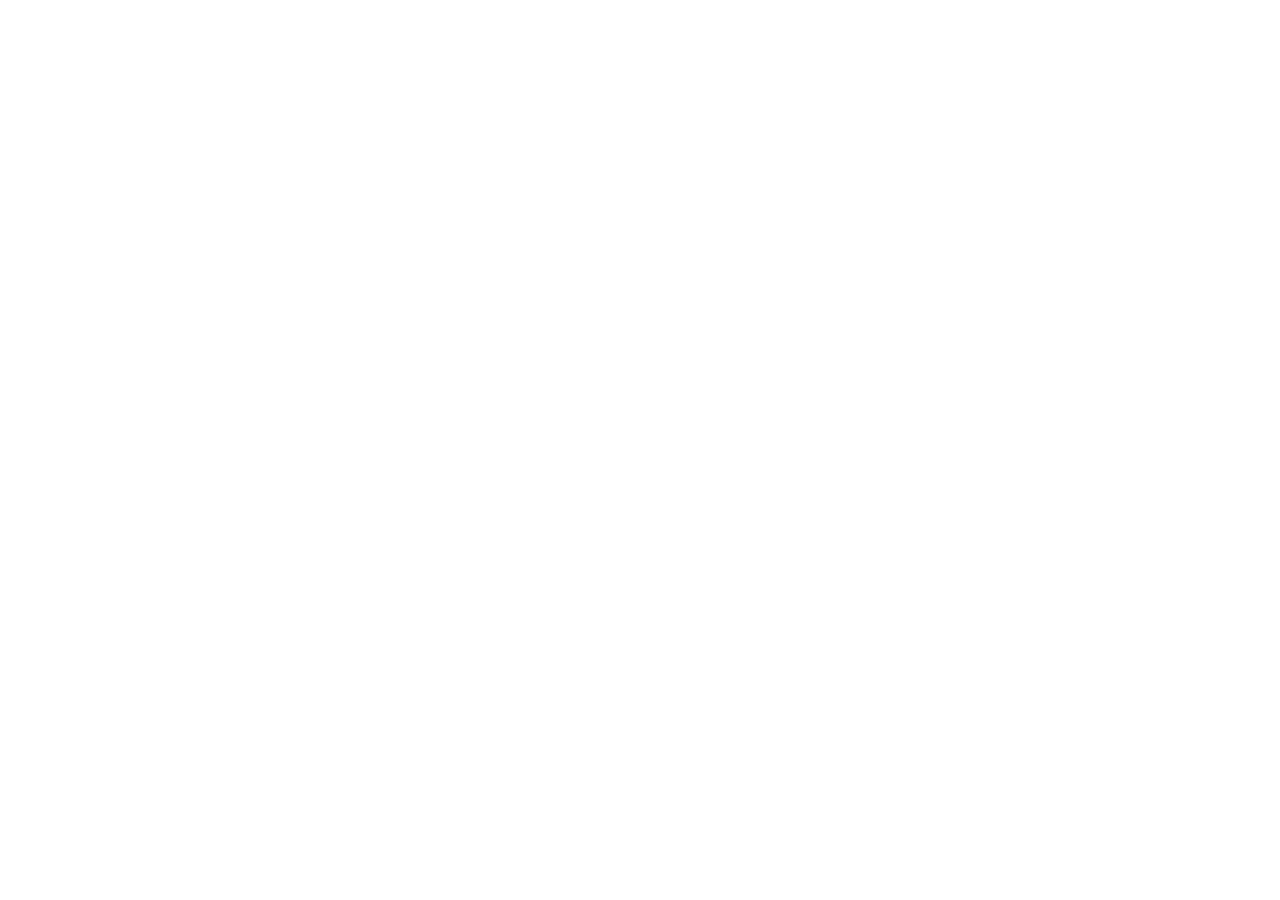
==== index.html @ a8f97e01 "forms" ====
<!DOCTYPE html>
<html lang="RU-ru">
<head>
    <meta charset="UTF-8">
    <meta name="viewport" content="width=device-width, initial-scale=1.0">
    <link rel="preconnect" href="https://fonts.googleapis.com">
<link rel="preconnect" href="https://fonts.gstatic.com" crossorigin>
<link href="https://fonts.googleapis.com/css2?family=Poppins:ital,wght@0,100;0,200;0,300;0,400;0,500;0,600;0,700;0,800;0,900;1,100;1,200;1,300;1,400;1,500;1,600;1,700;1,800;1,900&display=swap" rel="stylesheet">
    <title>Document</title>
</head>
<body>
    <main>
        <section>
            <form action="/api/login" 
        </section>
    </main>
</body>
</html>
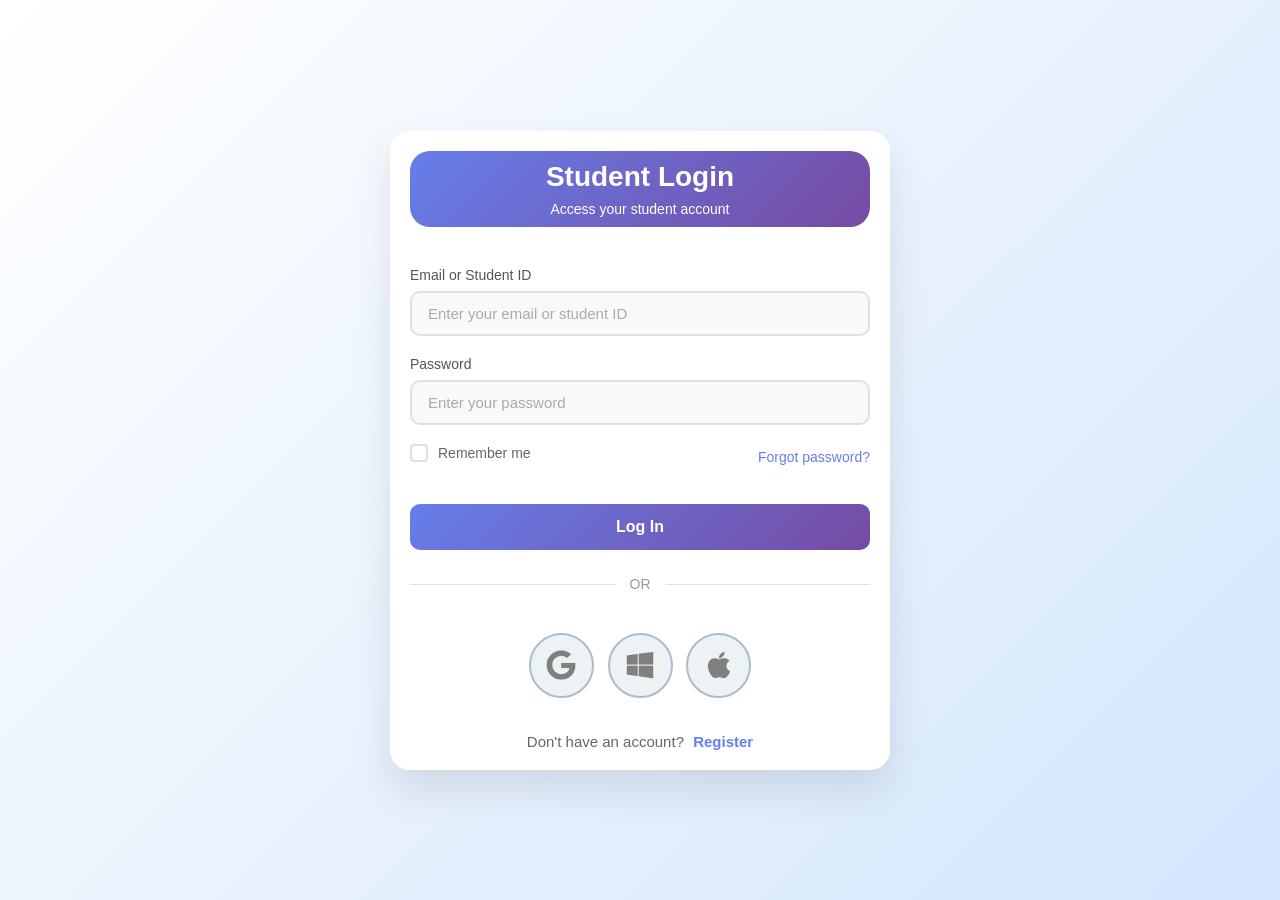
==== commit 392e5bbd: "forms" ====
--- a/index.html
+++ b/index.html
@@ -1,18 +1,78 @@
 <!DOCTYPE html>
-<html lang="RU-ru">
+<html lang="ru">
 <head>
     <meta charset="UTF-8">
     <meta name="viewport" content="width=device-width, initial-scale=1.0">
-    <link rel="preconnect" href="https://fonts.googleapis.com">
-<link rel="preconnect" href="https://fonts.gstatic.com" crossorigin>
-<link href="https://fonts.googleapis.com/css2?family=Poppins:ital,wght@0,100;0,200;0,300;0,400;0,500;0,600;0,700;0,800;0,900;1,100;1,200;1,300;1,400;1,500;1,600;1,700;1,800;1,900&display=swap" rel="stylesheet">
-    <title>Document</title>
+    <title>Вход в систему - Student Portal</title>
+    <link rel="stylesheet" href="styles.css">
 </head>
 <body>
-    <main>
+    <div class="container">
+        <div class="login-card">
+            <div class="header">
+                <h1>Student Login</h1>
+                <p class="subtitle">Access your student account</p>
+            </div>
+            
+            <form class="login-form">
+                <div class="form-group">
+                    <label for="email">Email or Student ID</label>
+                    <input type="text" id="email" name="email" placeholder="Enter your email or student ID" required>
+                </div>
+                
+                <div class="form-group">
+                    <label for="password">Password</label>
+                    <input type="password" id="password" name="password" placeholder="Enter your password" required>
+                </div>
+                
+                <div class="form-options">
+                    <label class="checkbox-container">
+                        <input type="checkbox" name="remember">
+                        <span class="checkmark"></span>
+                        Remember me
+                    </label>
+                    <a href="#" class="forgot-link">Forgot password?</a>
+                </div>
+                
+                <button type="submit" class="login-btn">Log In</button>
+            </form>
+            
+            <div class="divider">
+                <span>OR</span>
+            </div>
+
         <section>
-            <form action="/api/login" 
+            <div class="icons">
+                <div class="icon">
+                    <svg stroke="currentColor" fill="gray" viewBox="0 0 488 512" height="30px"
+                        width="30px" xmlns="http://www.w3.org/2000/svg">
+                        <path
+                            d="M488 261.8C488 403.3 391.1 504 248 504 110.8 504 0 393.2 0 256S110.8 8 248 8c66.8 0 123 24.5 166.3 64.9l-67.5 64.9C258.5 52.6 94.3 116.6 94.3 256c0 86.5 69.1 156.6 153.7 156.6 98.2 0 135-70.4 140.8-106.9H248v-85.3h236.1c2.3 12.7 3.9 24.9 3.9 41.4z">
+                        </path>
+                    </svg>
+                </div>
+                <div class="icon">
+                    <svg stroke="currentColor" fill="gray" viewBox="0 0 448 512" height="30px"
+                        width="30px" xmlns="http://www.w3.org/2000/svg">
+                        <path
+                            d="M0 93.7l183.6-25.3v177.4H0V93.7zm0 324.6l183.6 25.3V268.4H0v149.9zm203.8 28L448 480V268.4H203.8v177.9zm0-380.6v180.1H448V32L203.8 65.7z">
+                        </path>
+                    </svg>
+                </div>
+                <div class="icon">
+                    <svg stroke="currentColor" fill="gray" viewBox="0 0 384 512" height="30px"
+                        width="30px" xmlns="http://www.w3.org/2000/svg">
+                        <path
+                            d="M318.7 268.7c-.2-36.7 16.4-64.4 50-84.8-18.8-26.9-47.2-41.7-84.7-44.6-35.5-2.8-74.3 20.7-88.5 20.7-15 0-49.4-19.7-76.4-19.7C63.3 141.2 4 184.8 4 273.5q0 39.3 14.4 81.2c12.8 36.7 59 126.7 107.2 125.2 25.2-.6 43-17.9 75.8-17.9 31.8 0 48.3 17.9 76.4 17.9 48.6-.7 90.4-82.5 102.6-119.3-65.2-30.7-61.7-90-61.7-91.9zm-56.6-164.2c27.3-32.4 24.8-61.9 24-72.5-24.1 1.4-52 16.4-67.9 34.9-17.5 19.8-27.8 44.3-25.6 71.9 26.1 2 49.9-11.4 69.5-34.3z">
+                        </path>
+                    </svg>
+                </div> 
+            </div>
         </section>
-    </main>
+            <div class="register-link">
+                <p>Don't have an account? <a href="register.html">Register</a></p>
+            </div>
+        </div>
+    </div>
 </body>
 </html>
--- a/styles.css
+++ b/styles.css
@@ -0,0 +1,258 @@
+* {
+    margin: 0;
+    padding: 0;
+    box-sizing: border-box;
+    font-family: Poppins, Arial, sans-serif;
+}
+
+body {
+    display: flex;
+    align-items: center;
+    justify-content: center;
+    background: linear-gradient(135deg, #ffffff 0%, #d3e6fc 100%);
+    min-height: 100vh;
+    padding: 20px;
+}
+
+.container {
+    width: 100%;
+    height: 100%;
+    max-width: 500px;
+    max-height: 800px;
+    margin: 0 auto;
+}
+
+.login-card, .register-card {
+    background: white;
+    border-radius: 20px;
+    box-shadow: 0 20px 40px rgba(0, 0, 0, 0.1);
+    padding: 20px;
+    width: 100%;
+}
+
+.header {
+    text-align: center;
+    margin-bottom: 40px;
+    background: linear-gradient(135deg, #667eea 0%, #764ba2 100%);
+    border-radius: 20px;
+    padding: 10px;
+}
+
+h1 {
+    font-size: 28px;
+    font-weight: 700;
+    color: #ffffff;
+    margin-bottom: 8px;
+}
+
+.subtitle {
+    color: #ffffff;
+    font-size: 14px;
+}
+
+.form-group {
+    margin-bottom: 20px;
+}
+
+.form-row {
+    display: flex;
+    gap: 15px;
+    margin-bottom: 20px;
+}
+
+.form-group.half {
+    flex: 1;
+    margin-bottom: 0;
+}
+
+label {
+    display: block;
+    margin-bottom: 8px;
+    font-weight: 500;
+    color: #555;
+    font-size: 14px;
+}
+
+input, select {
+    width: 100%;
+    padding: 12px 16px;
+    border: 2px solid #e0e0e0;
+    border-radius: 10px;
+    font-size: 15px;
+    transition: all 0.3s ease;
+    background: #f8f9fa;
+}
+
+input:focus, select:focus {
+    outline: none;
+    border-color: #667eea;
+    background: white;
+    box-shadow: 0 0 0 3px rgba(102, 126, 234, 0.1);
+}
+
+input::placeholder {
+    color: #aaa;
+}
+
+.checkbox-container {
+    display: flex;
+    align-items: center;
+    position: relative;
+    padding-left: 28px;
+    cursor: pointer;
+    font-size: 14px;
+    color: #666;
+    user-select: none;
+}
+
+.checkbox-container input {
+    position: absolute;
+    opacity: 0;
+    cursor: pointer;
+    height: 0;
+    width: 0;
+}
+
+.checkmark {
+    position: absolute;
+    left: 0;
+    height: 18px;
+    width: 18px;
+    background-color: #fff;
+    border: 2px solid #e0e0e0;
+    border-radius: 4px;
+    transition: all 0.3s ease;
+}
+
+.checkbox-container:hover input ~ .checkmark {
+    border-color: #667eea;
+}
+
+.checkbox-container input:checked ~ .checkmark {
+    background-color: #667eea;
+    border-color: #667eea;
+}
+
+.checkmark:after {
+    content: "";
+    position: absolute;
+    display: none;
+}
+
+.checkbox-container input:checked ~ .checkmark:after {
+    display: block;
+}
+
+.checkbox-container .checkmark:after {
+    left: 5px;
+    top: 1px;
+    width: 4px;
+    height: 8px;
+    border: solid white;
+    border-width: 0 2px 2px 0;
+    transform: rotate(45deg);
+}
+
+.form-options {
+    display: flex;
+    justify-content: space-between;
+    align-items: center;
+    margin-bottom: 25px;
+}
+
+.forgot-link {
+    color: #667eea;
+    text-decoration: none;
+    font-size: 14px;
+    font-weight: 500;
+    transition: color 0.3s ease;
+}
+
+.forgot-link:hover {
+    color: #5a67d8;
+    text-decoration: underline;
+}
+
+.login-btn, .register-btn {
+    width: 100%;
+    padding: 14px;
+    background: linear-gradient(135deg, #667eea 0%, #764ba2 100%);
+    color: white;
+    border: none;
+    border-radius: 10px;
+    font-size: 16px;
+    font-weight: 600;
+    cursor: pointer;
+    transition: all 0.3s ease;
+    margin-top: 10px;
+}
+
+.login-btn:hover, .register-btn:hover {
+    background: #5a67d8;
+    transform: translateY(-2px);
+    box-shadow: 0 10px 20px rgba(102, 126, 234, 0.2);
+}
+
+.login-btn:active, .register-btn:active {
+    transform: translateY(0);
+}
+
+.divider {
+    text-align: center;
+    margin: 25px 0;
+    position: relative;
+}
+
+.divider::before {
+    content: '';
+    position: absolute;
+    top: 50%;
+    left: 0;
+    right: 0;
+    height: 1px;
+    background: #e0e0e0;
+    z-index: 1;
+}
+
+.divider span {
+    background: white;
+    padding: 0 15px;
+    color: #999;
+    font-size: 14px;
+    position: relative;
+    z-index: 2;
+}
+
+.icon {
+    display: flex;
+    border-radius: 100%;
+    width: 65px;
+    height: 65px;
+    background-color: rgb(237, 242, 245);
+    justify-content: center;
+    align-items: center;
+    border: rgb(171, 189, 201) solid 2px;
+}
+
+.icons {
+    display: flex;
+    justify-content: center;
+    align-items: center;
+    padding: 15px 0px;
+    gap: 3%;
+}
+
+.register-link, .login-link {
+    text-align: center;
+    margin-top: 20px;
+    color: #666;
+    font-size: 15px;
+}
+
+.register-link a, .login-link a {
+    color: #667eea;
+    text-decoration: none;
+    font-weight: 600;
+    margin-left: 5px;
+    transition: color 0.3s ease;
+}
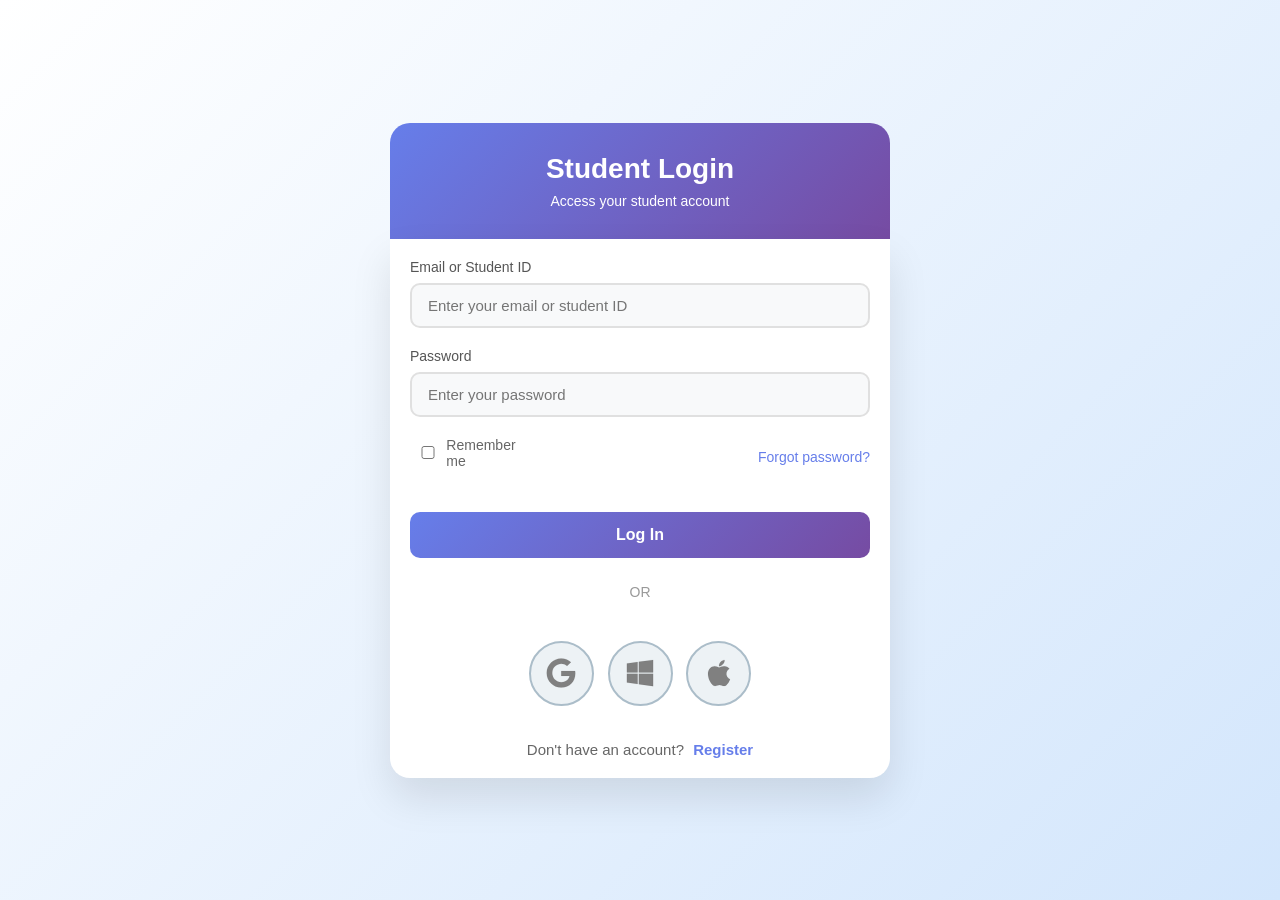
==== commit 4cf3345a: "forms" ====
--- a/index.html
+++ b/index.html
@@ -8,12 +8,11 @@
 </head>
 <body>
     <div class="container">
+        <div class="header">
+            <h1>Student Login</h1>
+            <p class="subtitle">Access your student account</p>
+        </div>
         <div class="login-card">
-            <div class="header">
-                <h1>Student Login</h1>
-                <p class="subtitle">Access your student account</p>
-            </div>
-            
             <form class="login-form">
                 <div class="form-group">
                     <label for="email">Email or Student ID</label>
@@ -28,8 +27,7 @@
                 <div class="form-options">
                     <label class="checkbox-container">
                         <input type="checkbox" name="remember">
-                        <span class="checkmark"></span>
-                        Remember me
+                        <span class="checkmark">Remember me</span>
                     </label>
                     <a href="#" class="forgot-link">Forgot password?</a>
                 </div>
--- a/styles.css
+++ b/styles.css
@@ -2,7 +2,7 @@
     margin: 0;
     padding: 0;
     box-sizing: border-box;
-    font-family: Poppins, Arial, sans-serif;
+    font-family: 'Poppins', Arial, sans-serif;
 }
 
 body {
@@ -24,7 +24,8 @@
 
 .login-card, .register-card {
     background: white;
-    border-radius: 20px;
+    border-bottom-left-radius: 20px;
+    border-bottom-right-radius: 20px;
     box-shadow: 0 20px 40px rgba(0, 0, 0, 0.1);
     padding: 20px;
     width: 100%;
@@ -32,10 +33,10 @@
 
 .header {
     text-align: center;
-    margin-bottom: 40px;
     background: linear-gradient(135deg, #667eea 0%, #764ba2 100%);
-    border-radius: 20px;
-    padding: 10px;
+    border-top-left-radius: 20px;
+    border-top-right-radius: 20px;
+    padding: 30px;
 }
 
 h1 {
@@ -83,74 +84,22 @@
     background: #f8f9fa;
 }
 
-input:focus, select:focus {
-    outline: none;
-    border-color: #667eea;
-    background: white;
-    box-shadow: 0 0 0 3px rgba(102, 126, 234, 0.1);
-}
-
-input::placeholder {
-    color: #aaa;
-}
-
 .checkbox-container {
     display: flex;
     align-items: center;
     position: relative;
-    padding-left: 28px;
     cursor: pointer;
     font-size: 14px;
     color: #666;
     user-select: none;
 }
 
-.checkbox-container input {
-    position: absolute;
-    opacity: 0;
-    cursor: pointer;
-    height: 0;
-    width: 0;
-}
-
-.checkmark {
-    position: absolute;
-    left: 0;
-    height: 18px;
-    width: 18px;
-    background-color: #fff;
-    border: 2px solid #e0e0e0;
-    border-radius: 4px;
-    transition: all 0.3s ease;
-}
-
-.checkbox-container:hover input ~ .checkmark {
-    border-color: #667eea;
-}
-
-.checkbox-container input:checked ~ .checkmark {
-    background-color: #667eea;
-    border-color: #667eea;
-}
-
-.checkmark:after {
-    content: "";
-    position: absolute;
-    display: none;
-}
-
-.checkbox-container input:checked ~ .checkmark:after {
-    display: block;
-}
-
-.checkbox-container .checkmark:after {
-    left: 5px;
-    top: 1px;
-    width: 4px;
-    height: 8px;
-    border: solid white;
-    border-width: 0 2px 2px 0;
-    transform: rotate(45deg);
+.checkbox-container a {
+    color: #667eea;
+    text-decoration: none;
+    font-weight: 600;
+    margin-left: 5px;
+    transition: color 0.3s ease;
 }
 
 .form-options {
@@ -168,11 +117,6 @@
     transition: color 0.3s ease;
 }
 
-.forgot-link:hover {
-    color: #5a67d8;
-    text-decoration: underline;
-}
-
 .login-btn, .register-btn {
     width: 100%;
     padding: 14px;
@@ -182,36 +126,19 @@
     border-radius: 10px;
     font-size: 16px;
     font-weight: 600;
-    cursor: pointer;
     transition: all 0.3s ease;
     margin-top: 10px;
 }
 
 .login-btn:hover, .register-btn:hover {
-    background: #5a67d8;
     transform: translateY(-2px);
     box-shadow: 0 10px 20px rgba(102, 126, 234, 0.2);
-}
-
-.login-btn:active, .register-btn:active {
-    transform: translateY(0);
 }
 
 .divider {
     text-align: center;
     margin: 25px 0;
     position: relative;
-}
-
-.divider::before {
-    content: '';
-    position: absolute;
-    top: 50%;
-    left: 0;
-    right: 0;
-    height: 1px;
-    background: #e0e0e0;
-    z-index: 1;
 }
 
 .divider span {
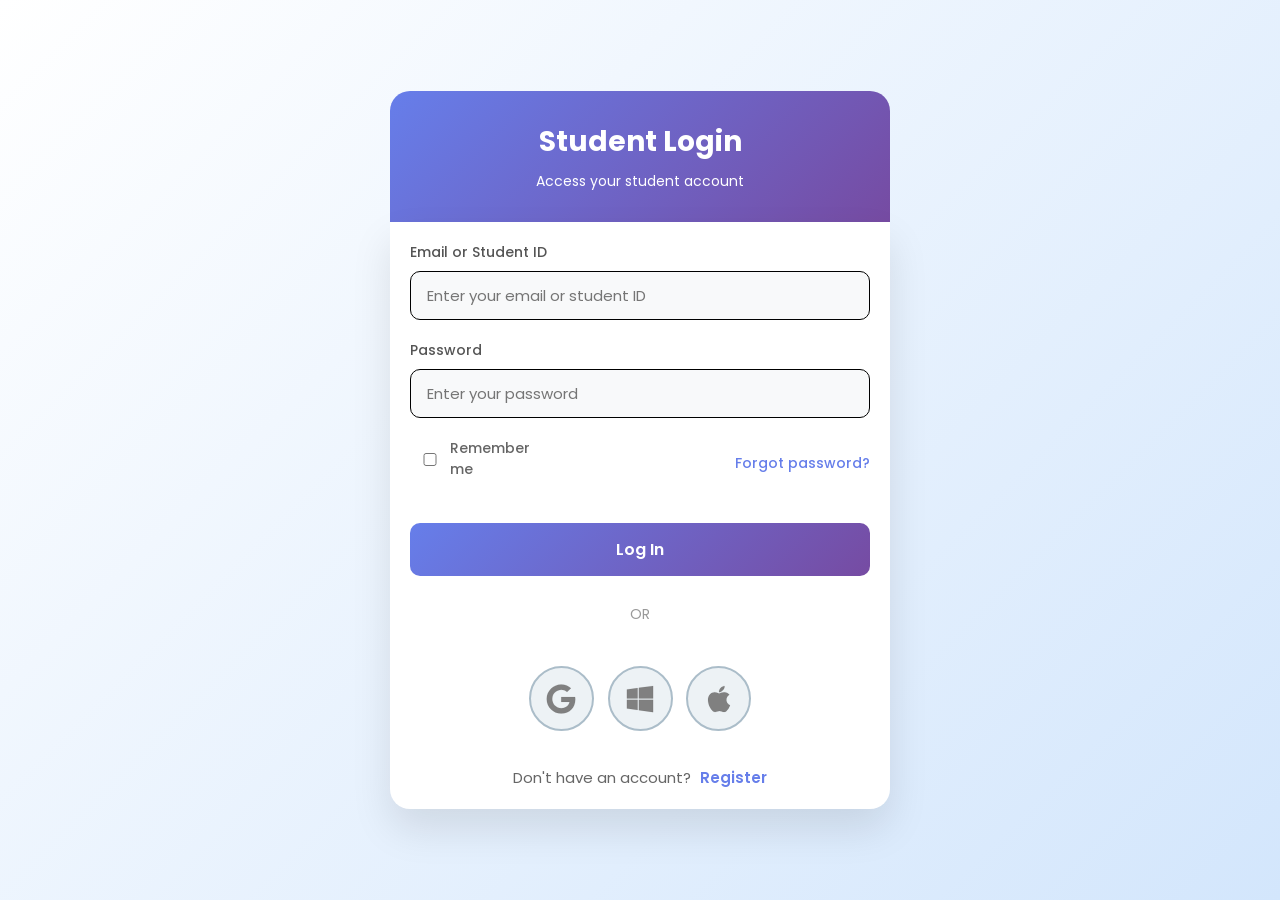
==== commit 9f8fb5f4: "forms" ====
--- a/index.html
+++ b/index.html
@@ -5,6 +5,9 @@
     <meta name="viewport" content="width=device-width, initial-scale=1.0">
     <title>Вход в систему - Student Portal</title>
     <link rel="stylesheet" href="styles.css">
+    <link rel="preconnect" href="https://fonts.googleapis.com">
+    <link rel="preconnect" href="https://fonts.gstatic.com" crossorigin>
+    <link href="https://fonts.googleapis.com/css2?family=Poppins:ital,wght@0,100;0,200;0,300;0,400;0,500;0,600;0,700;0,800;0,900;1,100;1,200;1,300;1,400;1,500;1,600;1,700;1,800;1,900&display=swap" rel="stylesheet">
 </head>
 <body>
     <div class="container">
--- a/styles.css
+++ b/styles.css
@@ -82,6 +82,14 @@
     font-size: 15px;
     transition: all 0.3s ease;
     background: #f8f9fa;
+    color: #000000;
+    border: 1px solid #000000;
+}
+
+input:focus, select:focus {
+    outline: none;
+    border: 2px solid #3686ff;
+    box-shadow: 0 0 5px rgba(0, 123, 255, 0.5);
 }
 
 .checkbox-container {
@@ -182,4 +190,12 @@
     font-weight: 600;
     margin-left: 5px;
     transition: color 0.3s ease;
-}+}
+
+a {
+    text-decoration: none;
+}
+
+a:hover {
+    text-decoration: underline;
+}
